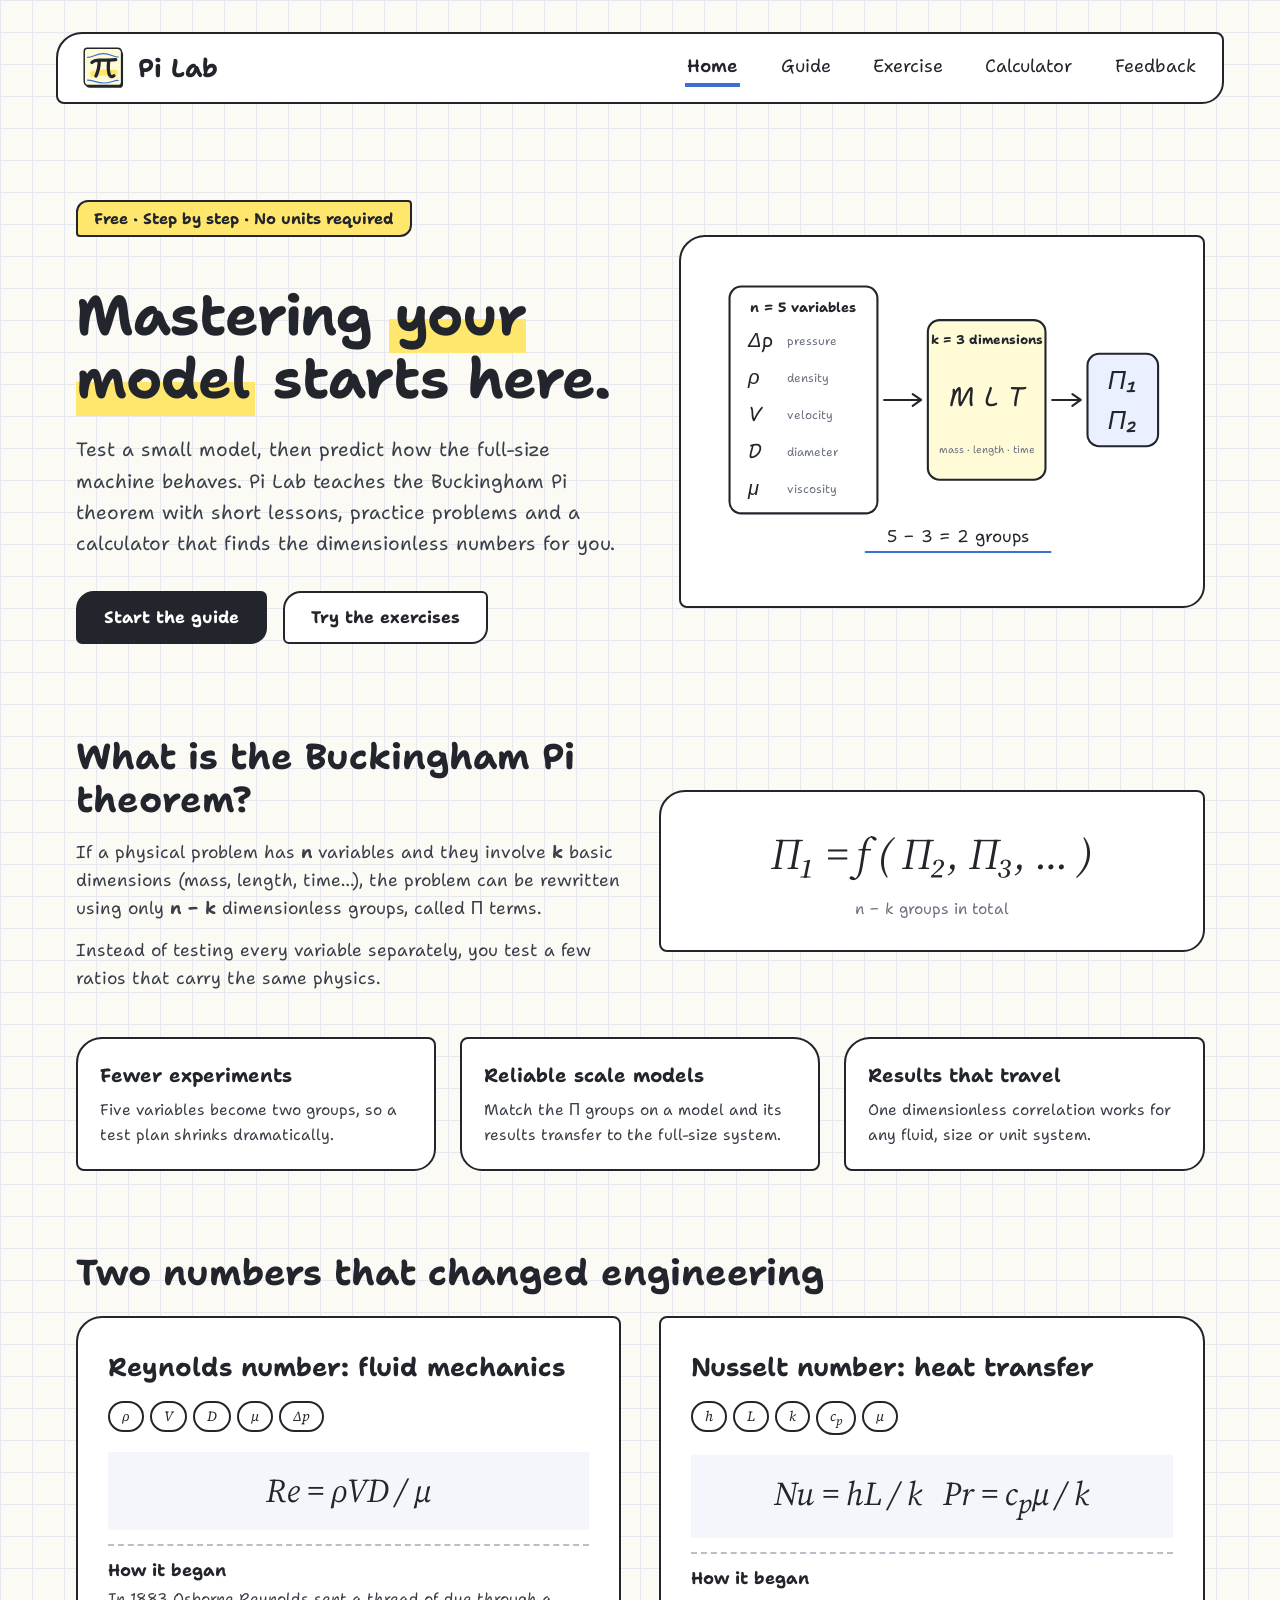
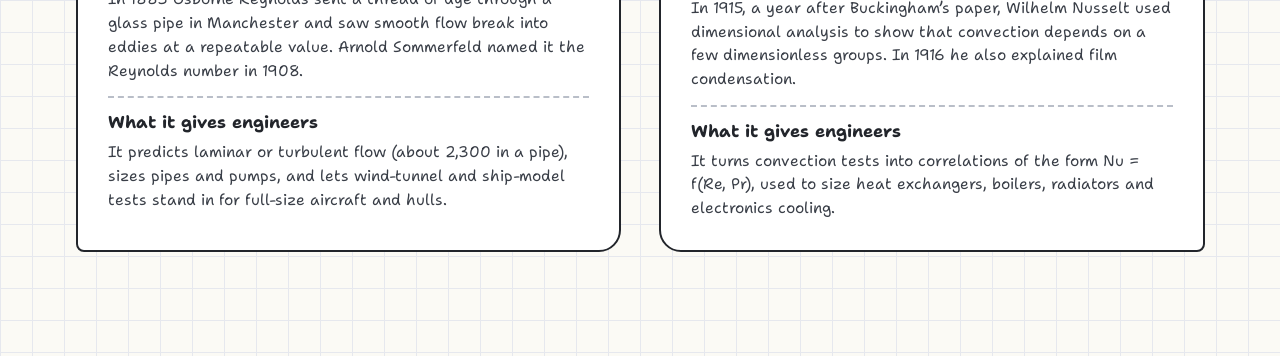
==== index.html @ 0c243772 "Pi Lab: learn the Buckingham Pi theorem Guide, exercises, Pi-group calculator (Django solver that re" ====
<!DOCTYPE html>
<html lang="en"><head>
<meta charset="utf-8"><meta name="viewport" content="width=device-width,initial-scale=1">
<title>Pi Lab · Learn the Buckingham Pi theorem</title>
<link rel="icon" href="img/logo.svg" type="image/svg+xml">
<link rel="preconnect" href="https://fonts.googleapis.com"><link rel="preconnect" href="https://fonts.gstatic.com" crossorigin>
<link href="https://fonts.googleapis.com/css2?family=Shantell+Sans:wght@400;600;700&family=Source+Serif+4:ital,wght@1,400;1,700&display=swap" rel="stylesheet">
<link rel="stylesheet" href="css/tokens.css"><link rel="stylesheet" href="css/components.css"><link rel="stylesheet" href="css/home.css">
<link rel="stylesheet" href="css/guide.css"><link rel="stylesheet" href="css/calculator.css"><link rel="stylesheet" href="css/exercise.css"><link rel="stylesheet" href="css/keyboard.css"><link rel="stylesheet" href="css/feedback.css">
</head><body>
<div class="page" style="padding-bottom:0" id="chrome"></div>
<main id="view" aria-live="polite"></main>
<!-- core -->
<script src="js/core/util.js"></script>
<!-- shared components -->
<script src="js/components/symbol-keyboard.js"></script>
<!-- templates (layout only, no content) -->
<script src="js/templates/home.js"></script><script src="js/templates/guide.js"></script><script src="js/templates/exercise.js"></script><script src="js/templates/calculator.js"></script><script src="js/templates/feedback.js"></script>
<!-- exercise activity types -->
<script src="js/activities/sort.js"></script><script src="js/activities/balance.js"></script><script src="js/activities/crew.js"></script>
<script src="js/activities/tuner.js"></script><script src="js/activities/equation.js"></script><script src="js/activities/tunnel.js"></script><script src="js/activities/exponents.js"></script>
<!-- content: data/manifest.js lists every data file; app.js loads them -->
<script src="data/manifest.js"></script>
<script src="js/app.js"></script>
</body></html>
---- css/tokens.css ----
:root{
  --ink:#22252b;--paper:#fbfaf5;--grid:#e6e8ee;--hi:#ffe66d;--blue:#3b6fd4;--mute:#6b7280;
  --body:#3a3f48;--cream:#fffbd6;--pale:#f4f6fb;--ice:#eaf0ff;--dash:#b9bec8;--ok:#2f8f5b;--bad:#d4493b;--okbg:#e8f6ee;--badbg:#fdecea;
  --sans:'Shantell Sans','Comic Relief','Comic Neue','Comic Sans MS',system-ui,sans-serif;
  --serif:'Source Serif 4','DejaVu Serif',Georgia,'Times New Roman',serif;
  --gutter:clamp(14px,4.4vw,64px);
  --r1:26px 8px 22px 8px;--r2:8px 26px 8px 22px;--r3:14px 6px 14px 6px;
}
*{box-sizing:border-box;margin:0;padding:0}
html{-webkit-text-size-adjust:100%}
body{font-family:var(--sans);color:var(--ink);background:var(--paper);
  background-image:linear-gradient(var(--grid) 1px,transparent 1px),linear-gradient(90deg,var(--grid) 1px,transparent 1px);background-size:32px 32px;
  line-height:1.5;min-height:100vh;overflow-x:hidden}
img,svg{max-width:100%}
button{font:inherit;color:inherit;cursor:pointer}
a{color:inherit;text-decoration:none}
:focus-visible{outline:3px solid var(--blue);outline-offset:2px}
.math{font-family:var(--serif);font-style:italic}
.math sub,.math sup{font-size:.62em}
.hl{background:linear-gradient(transparent 55%,var(--hi) 55%);padding:0 .12em}
.sr{position:absolute;width:1px;height:1px;overflow:hidden;clip:rect(0 0 0 0)}
---- css/components.css ----
.page{width:100%;max-width:1440px;margin:0 auto;padding:clamp(14px,2.5vw,36px) var(--gutter) 64px}
.sk{border:2.5px solid var(--ink);border-radius:var(--r1);background:#fff;min-width:0}
.sk--alt{border-radius:var(--r2)}.sk--sm{border-radius:var(--r3);border-width:2px}
.sk--cream{background:var(--cream)}.sk--pale{background:var(--pale)}.sk--hi{background:var(--hi)}
.tag{display:inline-block;font-size:clamp(13px,1.2vw,16px);padding:5px 16px;background:var(--hi);border:2px solid var(--ink);border-radius:12px 4px 12px 4px;font-weight:700;align-self:flex-start}
.btn{display:inline-flex;align-items:center;justify-content:center;gap:8px;padding:12px 26px;font-size:clamp(15px,1.3vw,18px);font-weight:700;background:#fff;border:2.5px solid var(--ink);border-radius:18px 6px 16px 6px;text-align:center}
.btn--p{background:var(--ink);color:#fff}.btn--sm{padding:8px 18px;font-size:15px;border-radius:12px 4px 12px 4px;border-width:2px}
.btn[disabled]{opacity:.45;cursor:not-allowed}
.btn:hover:not([disabled]){transform:translateY(-1px)}
.note{font-size:clamp(14px,1.2vw,16px);color:var(--blue)}
p{font-size:clamp(16px,1.35vw,19px);line-height:1.62;color:var(--body)}
h1{font-size:clamp(30px,4.6vw,56px);letter-spacing:-1px;line-height:1.12}
h2{font-size:clamp(24px,2.8vw,36px);line-height:1.2}
.eq{padding:14px;text-align:center;background:var(--pale);font-family:var(--serif);font-style:italic;overflow-x:auto}
.fr{display:inline-flex;flex-direction:column;vertical-align:middle;text-align:center;margin:0 3px}
.fr>span:first-child{border-bottom:2px solid var(--ink);padding:0 4px 1px}.fr>span:last-child{padding:1px 4px 0}
.chip{display:inline-block;font-size:14px;padding:3px 12px;border:2px solid var(--ink);border-radius:20px;margin:0 6px 6px 0;background:#fff;font-family:var(--serif);font-style:italic}
.pill{display:inline-block;font-size:15px;padding:3px 12px;border:2px solid var(--ink);border-radius:20px;margin:2px 4px 2px 0;background:#fff}
.scroll-x{overflow-x:auto;-webkit-overflow-scrolling:touch}

/* ---------- header / nav ---------- */
.nav{display:flex;align-items:center;justify-content:space-between;gap:16px;padding:12px 24px;position:relative}
.logo{display:flex;align-items:center;gap:12px;font-size:clamp(20px,2vw,26px);font-weight:700}
.logo img{width:44px;height:44px;flex:none;transition:transform .15s}.logo:hover img{transform:rotate(-6deg)}
.nav__links{display:flex;gap:clamp(18px,3vw,40px);font-size:clamp(16px,1.4vw,20px)}
.nav__links a{padding:4px 2px;border-bottom:4px solid transparent}
.nav__links a.on{border-bottom-color:var(--blue);font-weight:600}
.nav__burger{display:none;width:44px;height:44px;border:2.5px solid var(--ink);border-radius:10px 4px 10px 4px;background:#fff;font-size:22px}
/* signed-in user (backend/accounts) */
.nav__user{display:flex;align-items:center;gap:10px;min-width:0}
.nav__av{width:34px;height:34px;flex:none;display:grid;place-items:center;font-weight:700;background:var(--ice);border:2px solid var(--ink);border-radius:50%}
.nav__em{max-width:200px;overflow:hidden;text-overflow:ellipsis;white-space:nowrap;font-size:14px;color:var(--mute)}
.nav__acct{display:none}
.nav__err{margin-top:10px}
@media (max-width:1100px){.nav__em{display:none}}
@media (max-width:760px){
  .nav{padding:10px 14px}.nav__signin,.nav__user{display:none}.nav__burger{display:block}
  .nav__acct{display:block;width:100%;text-align:left;padding:12px 14px;font:inherit;font-weight:700;color:var(--blue);background:none;border:0;overflow:hidden;text-overflow:ellipsis;white-space:nowrap}
  .nav__links{display:none;position:absolute;left:-2px;right:-2px;top:100%;margin-top:8px;flex-direction:column;gap:0;background:#fff;border:2.5px solid var(--ink);border-radius:14px 6px 14px 6px;z-index:20;padding:6px}
  .nav__links.open{display:flex}.nav__links a{padding:12px 14px;border-bottom:2px dashed var(--dash)}.nav__links a:last-child{border:0}
  .nav__links a.on{border-bottom-color:var(--dash);background:var(--hi)}
}
.foot{display:flex;justify-content:space-between;gap:14px;flex-wrap:wrap;padding:34px 0 0}
.src{font-size:14px;color:var(--mute);text-align:center;margin-top:26px}
.tabs{display:flex;flex-wrap:wrap;gap:12px;margin-top:18px}
.tabs a{padding:8px 20px;font-size:clamp(14px,1.3vw,17px);border:2.5px solid var(--ink);border-radius:14px 6px 14px 6px;background:#fff}
.tabs a.on{background:var(--hi);font-weight:700}
.crumb{font-size:clamp(13px,1.2vw,16px);color:var(--mute);margin-bottom:10px}
.crumb a:hover{text-decoration:underline}
.soon{padding:clamp(28px,6vw,70px);text-align:center;margin-top:40px}
---- css/home.css ----
.hero{display:grid;grid-template-columns:1.05fr 1fr;gap:clamp(24px,4vw,56px);align-items:center;padding:clamp(28px,5vw,72px) clamp(0px,1.5vw,24px) clamp(24px,4vw,56px)}
.hero__copy .tag{margin-bottom:24px}
.hero .lead{margin:24px 0 32px;max-width:560px;font-size:clamp(17px,1.5vw,21px)}
.cta{display:flex;flex-wrap:wrap;gap:16px}
.sketch{padding:clamp(10px,2vw,28px);position:relative}
.sec{padding:clamp(24px,3.5vw,40px) clamp(0px,1.5vw,24px)}
.two{display:grid;grid-template-columns:1fr 1fr;gap:clamp(20px,3vw,40px);align-items:center}
.formula{padding:clamp(18px,3vw,30px) 16px;text-align:center;display:flex;flex-direction:column;gap:10px;align-items:center}
.formula .math{font-size:clamp(24px,3.4vw,44px)}
.benefits{display:grid;grid-template-columns:repeat(3,1fr);gap:24px;margin-top:30px}
.benefits>div{padding:22px}.benefits b{display:block;font-size:clamp(17px,1.5vw,21px);margin-bottom:8px}
.benefits p{font-size:clamp(15px,1.2vw,17px)}
.cards{display:grid;grid-template-columns:1fr 1fr;gap:clamp(20px,3vw,40px);margin-top:22px;align-items:stretch}
.card{padding:clamp(18px,2.4vw,30px);display:flex;flex-direction:column;gap:14px}
.card h3{font-size:clamp(20px,2vw,26px)}
.card .eq{font-size:clamp(22px,2.6vw,34px)}
.card .note-s{border-top:2.5px dashed var(--dash);padding-top:12px}.card .note-s b{display:block;font-size:17px;margin-bottom:4px}
.card .note-s p{font-size:clamp(14px,1.2vw,16px);line-height:1.55}
@media (max-width:900px){.hero,.two,.cards{grid-template-columns:1fr}.benefits{grid-template-columns:1fr}.hero__fig{order:-1}}
---- css/guide.css ----
.ghead{padding:clamp(20px,3vw,44px) 0 12px}
.ghead .sub{font-size:clamp(16px,1.6vw,21px);color:var(--body);margin-top:10px}
.prob{display:grid;grid-template-columns:1fr 1.15fr;gap:clamp(18px,2.5vw,36px);padding:16px 0 30px;align-items:stretch}
.pbox{padding:clamp(18px,2.2vw,30px);display:flex;flex-direction:column;gap:16px}
.pbox .eq{font-size:clamp(20px,2.4vw,30px)}
.fig{padding:12px;position:relative;display:flex;flex-direction:column;justify-content:center}
.fig svg{display:block;width:100%;height:auto}
.fig .cap{font-size:14px;color:var(--blue);padding:4px 10px}
.steps{display:flex;flex-direction:column;gap:26px}
.step{display:grid;grid-template-columns:110px minmax(0,1fr);gap:clamp(14px,2vw,26px);padding:clamp(18px,2.4vw,30px) clamp(16px,2.4vw,32px);align-items:start}
.step:nth-child(even){border-radius:var(--r2)}
.step__num{text-align:center}.step__num span{font-size:15px;color:var(--mute);letter-spacing:1px;display:block}
.step__num b{display:grid;place-items:center;width:clamp(56px,6vw,84px);height:clamp(56px,6vw,84px);font-size:clamp(32px,3.4vw,46px);margin:6px auto 0;background:var(--hi);border:2.5px solid var(--ink);border-radius:10px 4px 10px 4px}
.step__body{display:flex;flex-direction:column;gap:12px;min-width:0}
.step__body h2{font-size:clamp(22px,2.4vw,30px)}
@media (max-width:700px){
  .step{grid-template-columns:1fr}
  .step__num{display:flex;align-items:center;gap:10px;text-align:left}.step__num span{margin:0}.step__num b{margin:0;width:48px;height:48px;font-size:28px}
}
table.vt{border-collapse:collapse;width:100%;font-size:clamp(14px,1.3vw,17px);min-width:460px}
.vt th{text-align:left;font-size:15px;color:var(--mute);padding:6px 12px;border-bottom:2.5px solid var(--ink)}
.vt td{padding:9px 12px;border-bottom:2px dashed var(--dash)}
.vt td:first-child{font-family:var(--serif);font-style:italic;font-size:1.25em;white-space:nowrap}
.cells{display:grid;gap:14px}.c3{grid-template-columns:repeat(3,1fr)}.c2{grid-template-columns:1fr 1fr}
@media (max-width:700px){.c3{grid-template-columns:1fr 1fr}}@media (max-width:440px){.c3,.c2{grid-template-columns:1fr}}
.cell{padding:14px 16px;text-align:center;border-radius:var(--r3);border-width:2px;font-family:var(--serif);font-style:italic;font-size:clamp(18px,2vw,24px)}
.cell small{display:block;font-family:var(--sans);font-style:normal;font-size:14px;color:var(--mute);margin-top:4px}
.cell--big{font-size:clamp(22px,3.2vw,38px)}
/* step 4 */
.g4{display:grid;grid-template-columns:1.25fr 1fr;gap:20px;align-items:start}
.gl{padding:20px 22px}.gl h3,.side h3{font-size:clamp(18px,1.6vw,21px);margin-bottom:12px}
.gi{display:grid;grid-template-columns:32px 1fr;gap:10px;align-items:start;margin-bottom:11px;font-size:clamp(14.5px,1.2vw,16.5px);line-height:1.45;color:var(--body)}
.gi i{width:30px;height:30px;border:2px solid var(--ink);border-radius:50%;display:grid;place-items:center;font-style:normal;font-weight:700;font-size:15px;background:var(--hi)}
.sides{display:flex;flex-direction:column;gap:18px}
.side{padding:18px 20px}.side p{font-size:clamp(14.5px,1.2vw,16.5px);line-height:1.55;margin-top:8px}
.ok{font-size:clamp(14.5px,1.2vw,16.5px);line-height:1.5;margin-bottom:6px;color:var(--body)}
@media (max-width:900px){.g4{grid-template-columns:1fr}}
/* step 5 */
.expcard{padding:16px 18px;text-align:left}.expcard b{font-size:18px}
.kinds{margin-top:14px;padding-top:12px;border-top:2.5px dashed var(--dash);display:flex;flex-direction:column;gap:8px}
.kinds h4{font-size:15px;margin-bottom:2px}
.kind{padding:8px 12px;border:2px solid var(--ink);border-radius:10px 4px 10px 4px;background:var(--pale);font-size:clamp(14px,1.15vw,15.5px);line-height:1.45;color:var(--body)}
.kind b{display:block;color:var(--ink)}.kind i{font-family:var(--serif)}.kind em{display:block;margin-top:2px;color:var(--blue);font-style:normal;font-weight:700}
.howto{margin:4px 0 4px 22px;display:flex;flex-direction:column;gap:4px;font-size:clamp(14.5px,1.2vw,16.5px);line-height:1.5;color:var(--body)}
.expcards{display:flex;flex-direction:column;gap:16px}
.exp__t{display:block;font-family:var(--serif);font-style:italic;font-size:clamp(19px,2vw,24px)!important;padding-bottom:8px;border-bottom:2px dashed var(--dash)}
.exp__cols{display:grid;grid-template-columns:1fr 1fr;gap:10px 24px;margin-top:10px}
.exp__lbl{display:block;font-size:12.5px;letter-spacing:.04em;text-transform:uppercase;color:var(--mute);margin:8px 0 2px}
.exp__dims{font-family:var(--serif);font-style:italic;font-size:clamp(16px,1.6vw,20px);line-height:1.5;overflow-wrap:anywhere}
.exp__res{margin-top:10px;padding:8px 12px;border:2px solid var(--ink);border-radius:10px 4px 10px 4px;background:var(--hi)}
.exp__res div{font-family:var(--serif);font-style:italic;font-size:clamp(17px,1.8vw,22px)}.exp__res .exp__lbl{margin:0 0 2px;color:var(--ink)}
@media (max-width:760px){.exp__cols{grid-template-columns:1fr}}
.lines{font-family:var(--serif);font-style:italic;font-size:clamp(17px,1.8vw,22px);line-height:1.7;margin-top:6px}
.sol{margin-top:10px;padding:10px;background:var(--cream);border:2px solid var(--ink);border-radius:10px 4px 10px 4px;text-align:center;font-family:var(--serif);font-style:italic;font-size:clamp(17px,1.8vw,24px)}
/* step 6 */
.rhead,.rrow{display:grid;grid-template-columns:44px minmax(0,1fr) 150px minmax(0,1fr) 168px;gap:12px;align-items:center}
.rhead{font-size:14px;color:var(--mute);letter-spacing:1px;text-align:center;margin-top:10px}
.rrow{margin-top:8px}
.pl{font-family:var(--serif);font-style:italic;font-size:30px;text-align:center}
.rc{padding:10px 12px;text-align:center;border-radius:var(--r3);border-width:2px}
.rc .s{font-family:var(--serif);font-style:italic;font-size:15px;color:var(--mute)}.rc .r{font-family:var(--serif);font-style:italic;font-size:clamp(18px,1.8vw,24px);margin-top:2px}
.rc--f{background:var(--cream)}
.ar{text-align:center;font-size:14px;color:var(--blue);line-height:1.3}.ar svg{display:block;margin:4px auto 0}
.nm{padding:8px;text-align:center;background:var(--hi);font-weight:700;font-size:16px;line-height:1.3;border-radius:12px 4px 12px 4px}
.nm .math{display:block;font-weight:400;font-size:22px}
@media (max-width:1000px){
  .rhead{display:none}
  .rrow{grid-template-columns:1fr;gap:6px;padding:12px;border:2px dashed var(--dash);border-radius:14px}
  .pl{text-align:left}.ar svg{transform:rotate(90deg);margin:6px auto;width:60px;height:24px}
  .rc[data-label]::before,.nm::before{content:attr(data-label);display:block;font-size:12px;letter-spacing:1px;color:var(--mute);font-family:var(--sans);font-style:normal}
}
/* step 7 */
.sim7{display:grid;grid-template-columns:1fr 1.1fr;gap:20px;align-items:stretch}
.dsc{padding:20px 22px}.dsc h3{font-size:clamp(19px,1.8vw,22px);margin-bottom:8px}.dsc p{font-size:clamp(15px,1.3vw,17px);line-height:1.55;margin-bottom:8px}
@media (max-width:900px){.sim7{grid-template-columns:1fr}}
.sim{display:grid;grid-template-columns:36px 220px minmax(0,1fr);gap:14px;align-items:center;padding:14px 18px}
.sim i{width:36px;height:36px;border:2px solid var(--ink);border-radius:50%;display:grid;place-items:center;font-style:normal;font-weight:700;background:var(--hi)}
.sim b{font-size:clamp(15px,1.4vw,18px);line-height:1.3}
.sim__m{font-family:var(--serif);font-style:italic;font-size:clamp(17px,1.8vw,22px);line-height:1.9;overflow-x:auto;padding:2px}
.trio{display:grid;grid-template-columns:repeat(3,1fr);gap:12px}
.tc{padding:12px 14px;font-size:15px;line-height:1.5;color:var(--body);border-radius:var(--r3);border-width:2px}.tc b{display:block;font-size:16px;color:var(--ink);margin-bottom:4px}
.tc .math{font-size:17px;color:var(--ink)}
@media (max-width:900px){.sim{grid-template-columns:36px minmax(0,1fr)}.sim__m,.sim .trio{grid-column:1/-1}.trio{grid-template-columns:1fr}}
---- css/calculator.css ----
.calc{display:grid;gap:clamp(16px,2vw,28px);margin-top:26px;align-items:start}
@media (min-width:1180px){.calc{grid-template-columns:minmax(0,1.45fr) minmax(320px,1fr)}}
.cp{padding:clamp(16px,2vw,26px);display:flex;flex-direction:column;gap:12px}
.cp--out{background:var(--cream)}
.cp__h{display:flex;align-items:center;gap:12px}.cp__h h2{font-size:clamp(20px,1.9vw,26px)}
.num{width:34px;height:34px;flex:none;display:grid;place-items:center;font-weight:700;background:var(--hi);border:2.5px solid var(--ink);border-radius:50%}
.cp__hint{font-size:clamp(14px,1.15vw,16px)}
.inp{font:inherit;font-size:16px;color:var(--ink);background:#fff;border:2px solid var(--ink);border-radius:10px 4px 10px 4px;padding:8px 10px;width:100%;min-width:0}
.inp:focus{outline:3px solid var(--blue);outline-offset:1px}
.ta{resize:vertical;min-height:120px;line-height:1.45;background:var(--pale)}
.row-act{display:flex;flex-wrap:wrap;gap:10px;align-items:center}
.warn{color:#8a5a00;background:var(--cream);border:2px dashed #c9a227;border-radius:8px;padding:6px 10px}
.lbl{font-weight:700;font-size:14px;letter-spacing:.04em;text-transform:uppercase;color:var(--mute);margin-top:6px}
.think{display:flex;gap:8px;padding:10px}.think i{width:12px;height:12px;border-radius:50%;background:var(--ink);animation:bl 1s infinite}.think i:nth-child(2){animation-delay:.15s}.think i:nth-child(3){animation-delay:.3s}
@keyframes bl{50%{opacity:.2;transform:translateY(-4px)}}
.c-rp{display:flex;align-items:center;gap:10px;cursor:pointer}
input[type=checkbox]{position:absolute;opacity:0;width:1px;height:1px}
.cb{width:22px;height:22px;flex:none;border:2.5px solid var(--ink);border-radius:6px 2px 6px 2px;background:#fff;display:grid;place-items:center}
input:checked+.cb{background:var(--hi)}input:checked+.cb:after{content:"✓";font-weight:700;font-size:16px;line-height:1}
input:focus-visible+.cb{outline:3px solid var(--blue);outline-offset:2px}
.count{display:flex;flex-wrap:wrap;align-items:center;gap:10px 14px}.count label{font-weight:700}
.stepper{display:flex;align-items:stretch}.stepper .inp{width:64px;text-align:center;border-radius:0;border-left:0;border-right:0}
.stepper button{width:40px;font-size:22px;font-weight:700;background:var(--hi);border:2px solid var(--ink)}
.stepper button:first-child{border-radius:10px 0 0 4px}.stepper button:last-child{border-radius:0 4px 10px 0}
.grid{display:flex;flex-direction:column;gap:6px}
.crow{display:grid;grid-template-columns:26px minmax(90px,1.6fr) repeat(4,minmax(46px,.5fr)) 64px 38px;gap:8px;align-items:center}
.crow--h{grid-template-columns:26px minmax(90px,1.6fr) repeat(4,minmax(46px,.5fr)) 64px 38px;font-weight:700;font-size:14px;color:var(--mute);padding-bottom:4px;border-bottom:2px dashed var(--dash)}
.crow--h .c-d,.crow--h .c-rp{text-align:center}
.c-i{color:var(--mute);font-size:14px;text-align:center}
.c-d .dl,.c-rp .dl{display:none}.c-d .inp{text-align:center;padding:8px 4px}
.c-rp{justify-content:center;position:relative}
.del{height:38px;width:38px;border:2px solid var(--ink);border-radius:8px 3px 8px 3px;background:#fff;font-size:15px}.del:hover{background:var(--badbg);color:var(--bad);border-color:var(--bad)}
.empty{padding:14px;text-align:center}
@media (max-width:620px){
  .crow--h{display:none}
  #rows{display:flex;flex-direction:column;gap:10px}
  .crow{grid-template-columns:repeat(4,1fr);padding:10px;border:2px solid var(--ink);border-radius:var(--r3);background:var(--pale);row-gap:8px}
  .crow .c-i{display:none}
  .crow .c-nm{grid-column:1 / 3;grid-row:1}.crow .c-rp{grid-column:3;grid-row:1}.crow .c-x{grid-column:4;grid-row:1;justify-self:end}
  .crow .c-d{grid-row:2;display:flex;flex-direction:column;gap:2px}
  .c-d .dl{display:block;font-size:12px;color:var(--mute);text-align:center}.c-rp .dl{display:block;font-size:13px}
}
.tag--s{font-size:13px}
.sum{display:grid;grid-template-columns:repeat(3,1fr);gap:8px}.sum>div{display:flex;flex-direction:column;align-items:center;padding:8px 4px;text-align:center;background:#fff}
.sum b{font-size:24px;font-family:var(--serif)}.sum span{font-size:12px;color:var(--mute);line-height:1.2}
.pis{list-style:none;display:flex;flex-direction:column;gap:10px}
.pi{display:grid;grid-template-columns:auto 1fr;gap:6px 14px;align-items:center;padding:12px 14px}
.pi__id{font-size:22px;font-weight:700}.pi__e{font-size:clamp(18px,1.6vw,22px);overflow-x:auto}
.pi__m{grid-column:1 / -1;display:flex;flex-wrap:wrap;gap:4px 10px;align-items:center;font-size:14px;border-top:2px dashed var(--dash);padding-top:6px}
.ok{color:var(--ok);font-size:13px;margin-left:auto}
.eqs{display:flex;flex-direction:column;gap:10px}.eqb{padding:8px 12px;background:#fff}.eqb .eq{background:transparent;padding:6px 0;font-size:clamp(17px,1.5vw,21px)}
.eqb--hi{background:var(--hi)}.eqb--hi .note{color:var(--ink)}
.cp--out.flash{animation:fl .9s}@keyframes fl{0%{box-shadow:0 0 0 6px var(--hi)}100%{box-shadow:0 0 0 0 transparent}}
/* answer from the Python solver */
.dep{width:auto;min-width:160px;max-width:100%}
.pi__mean{flex-basis:100%;color:var(--mute);font-size:13px}.pi__f{font-family:var(--serif);font-style:italic;font-size:15px}
.pi__nn{color:var(--mute);font-style:italic}
.pi__from{font-size:14px;padding:1px 8px;border:1.5px dashed var(--ink);border-radius:10px;background:#fff}
.pi--new{background:var(--pale)}
.work{grid-column:1 / -1;font-size:14px}
.work summary,.kinds-read summary,.alts summary{cursor:pointer;color:var(--blue);font-weight:700;font-size:14px}
.work[open] summary{margin-bottom:6px}
.work__l{margin:6px 0 2px;color:var(--mute);font-size:13px}
.work__eq{font-size:16px;overflow-wrap:anywhere}.work__eqs{font-size:16px;line-height:1.6}
.work__sol{margin-top:6px;padding:6px 10px;border:2px solid var(--ink);border-radius:10px 4px 10px 4px;background:var(--hi);font-size:16px}
.kinds-read ul{list-style:none;margin:6px 0;display:flex;flex-direction:column;gap:3px;font-size:14px}
.alts{display:flex;flex-direction:column;gap:8px}.alt{padding:8px 10px;background:#fff;margin-top:8px}
.alt__h{display:flex;flex-wrap:wrap;gap:6px;align-items:center;justify-content:space-between}
.alt__g{display:flex;flex-wrap:wrap;gap:6px 16px;margin-top:6px;font-size:16px}
.note.bad{color:var(--bad);border-color:var(--bad);background:var(--badbg)}
.note code{font-size:13px;background:#fff;padding:0 4px;border-radius:4px;overflow-wrap:anywhere}
/* powers filled in from a keyboard symbol (data/symbols/) */
.autod{margin:6px 0 0}.autod:empty{display:none}
.crow input.auto{animation:autod 1.2s ease-out}
@keyframes autod{0%{background:var(--hi);box-shadow:0 0 0 3px var(--blue)}100%{box-shadow:none}}
.skb .skb__k--var{background:var(--ice)}.skb .skb__k--var:hover{background:var(--cream)}
---- css/exercise.css ----
.xhead{padding:clamp(20px,3vw,44px) 0 12px}
.xprob{display:grid;grid-template-columns:1fr 1.25fr;gap:clamp(18px,2.5vw,36px);padding:16px 0 20px;align-items:stretch}
.xprob .fig{padding:12px}
.partb{padding:12px 14px;background:var(--cream);border:2px solid var(--ink);border-radius:var(--r3);font-size:clamp(14px,1.2vw,16px);line-height:1.5;color:var(--body)}
.bench{margin:20px 0 22px}.bench h3{font-size:clamp(18px,1.8vw,22px);margin-bottom:12px}.bench h3 span{font-weight:400;color:var(--mute);font-size:.85em}
.bench__list{display:grid;grid-template-columns:repeat(6,1fr);gap:12px}
.bench__help{font-size:13.5px;color:var(--mute);margin:-4px 0 12px}
.bench__count{font-weight:700;color:var(--ink)}
.bench__item{position:relative;display:flex;gap:10px;align-items:center;padding:10px 12px;border:2.5px solid var(--ink);border-radius:var(--r3);background:#fff;min-width:0;font:inherit;color:inherit;text-align:left;cursor:pointer;width:100%}
.bench__item:hover:not(:disabled){transform:translateY(-1px)}
.bench__item:focus-visible{outline:3px solid var(--blue);outline-offset:2px}
.bench__item.done{background:var(--okbg)}.bench__item.cur{background:var(--hi);box-shadow:3px 3px 0 var(--ink)}
.bench__item.locked{opacity:.5;border-style:dashed;cursor:not-allowed}
.bench__item i{flex:none;width:30px;height:30px;border:2px solid var(--ink);border-radius:8px 3px 8px 3px;display:grid;place-items:center;font-style:normal;font-weight:700;background:#fff}
.bench__item.done i{background:#9be3b8}
.bench__item div{min-width:0}.bench__item b{display:block;font-size:15px}.bench__item small{display:block;font-size:11.5px;color:var(--mute);line-height:1.25}
.bench__state{position:absolute;top:4px;right:7px;font-size:12px;font-weight:700}
.bench__item.done .bench__state::after{content:"✓";color:var(--ok)}.bench__item.locked .bench__state::after{content:"🔒";font-size:11px}
@media (max-width:1100px){.bench__list{grid-template-columns:repeat(3,1fr)}}
@media (max-width:560px){.bench__list{grid-template-columns:repeat(2,1fr)}}
@media (max-width:900px){.xprob{grid-template-columns:1fr}}
.acts{display:flex;flex-direction:column;gap:26px}
.act{padding:clamp(16px,2.4vw,30px);scroll-margin-top:16px}
.act:nth-child(even){border-radius:var(--r2)}
.act__head{display:flex;gap:clamp(10px,1.5vw,16px);align-items:center;flex-wrap:wrap}
.act__num{width:clamp(42px,4.4vw,54px);height:clamp(42px,4.4vw,54px);display:grid;place-items:center;font-size:clamp(24px,2.6vw,32px);font-weight:700;background:var(--hi);border:2.5px solid var(--ink);border-radius:10px 4px 10px 4px;flex:none}
.act__titles{flex:1;min-width:200px}.act__titles h2{font-size:clamp(20px,2.4vw,30px)}.act__titles small{font-size:13px;color:var(--mute)}
.act__tag{font-size:14px;padding:4px 14px;background:var(--cream);border:2px solid var(--ink);border-radius:16px;white-space:nowrap}
.act__intro{margin:14px 0 16px;font-size:clamp(14.5px,1.25vw,17px)}
.act__body{display:flex;flex-direction:column;gap:14px}
.act__foot{display:flex;align-items:center;gap:14px;flex-wrap:wrap;margin-top:16px;padding-top:14px}
.act__status{flex:1;min-width:220px}.act__status .msg{font-size:clamp(14px,1.3vw,17px);color:var(--blue)}
.act__status .msg.ok{color:var(--ok);font-weight:700}.act__status .msg.bad{color:var(--bad)}
.meter{display:flex;align-items:center;gap:10px;margin-top:6px;font-size:12.5px;color:var(--mute)}
.meter div{width:min(180px,40vw);height:9px;border:2px solid var(--ink);border-radius:6px;background:#fff;overflow:hidden}.meter div i{display:block;height:100%;background:var(--hi);transition:width .25s}
.act__btns{display:flex;gap:10px;flex-wrap:wrap}
.act[hidden],.acts__done[hidden]{display:none}
.act.enter,.acts__done:not([hidden]){animation:act-in .35s ease-out}
@keyframes act-in{from{opacity:0;transform:translateY(10px)}to{opacity:1;transform:none}}
@media (prefers-reduced-motion:reduce){.act.enter,.acts__done{animation:none}}
.act__next{display:none}.act.complete .act__next{display:inline-flex}
.acts__done{padding:clamp(18px,2.6vw,32px);text-align:center;box-shadow:6px 6px 0 var(--ok)}.acts__done h2{font-size:clamp(20px,2.4vw,30px);margin-bottom:8px}
.act.complete{box-shadow:6px 6px 0 var(--ok)}
.act.complete .act__num{background:#9be3b8}
.tip-touch{display:none;font-size:13px;color:var(--mute)}@media (pointer:coarse){.tip-touch{display:block}}
/* tiles */
.tile{border:2.5px solid var(--ink);border-radius:var(--r3);background:#fff;padding:10px 12px;text-align:center;cursor:grab;user-select:none;-webkit-user-select:none;min-width:0;touch-action:manipulation}
.tile .sy{font-family:var(--serif);font-style:italic;font-size:clamp(22px,2.6vw,32px);line-height:1.1}
.tile .nmx{font-size:12.5px;color:var(--mute);line-height:1.25}.tile .dm{font-size:12px;margin-top:4px;padding:2px 6px;background:var(--ice);border-radius:8px;display:inline-block}
.tile.is-picked{outline:3px solid var(--blue);background:var(--cream);transform:translateY(-2px)}
.tile.is-dragging{opacity:.4}.tile.ghost{opacity:.35;border-style:dashed;cursor:default}
.tile.wrong{border-color:var(--bad);background:var(--badbg)}.tile.right{border-color:var(--ok);background:var(--okbg)}
.zone{border:2.5px dashed var(--ink);border-radius:14px;padding:10px;min-height:64px;display:flex;flex-direction:column;gap:8px;background:#fff}
.zone.over{background:var(--cream);border-style:solid}
.zone__h{display:flex;gap:8px;align-items:center;font-size:13px;color:var(--mute)}.zone__h b{color:var(--ink);font-size:13.5px;padding:2px 10px;border:2px solid var(--ink);border-radius:10px;background:var(--hi)}
.zone .tile{display:flex;gap:10px;align-items:center;text-align:left;padding:6px 10px}.zone .tile .sy{font-size:24px}
.zone--dep{background:var(--cream)}
.grid-sort{display:grid;grid-template-columns:1.1fr 1fr;gap:18px}
.pool{padding:14px;border:2.5px dashed var(--dash);border-radius:14px;background:var(--pale)}
.pool h4,.panel h4{font-size:15px;margin-bottom:10px;display:flex;justify-content:space-between;gap:8px;flex-wrap:wrap}.pool h4 span{font-weight:400;color:var(--blue)}
.pool__grid{display:grid;grid-template-columns:repeat(3,1fr);gap:10px}
.zones{display:flex;flex-direction:column;gap:12px}
@media (max-width:900px){.grid-sort{grid-template-columns:1fr}}@media (max-width:440px){.pool__grid{grid-template-columns:repeat(2,1fr)}}
.panel{padding:14px 16px;border:2.5px solid var(--ink);border-radius:var(--r3);background:#fff}
/* balance */
.grid-bal{display:grid;grid-template-columns:minmax(0,1fr) minmax(0,1.1fr);gap:18px;align-items:center}
@media (max-width:900px){.grid-bal{grid-template-columns:1fr}}
table.mx{border-collapse:collapse;width:100%;font-size:15px}
.mx th,.mx td{padding:7px 8px;text-align:center;border-bottom:1.5px dashed var(--dash)}.mx th{font-family:var(--serif);font-style:italic;font-size:20px;font-weight:400}
.mx td.rowh{text-align:left;font-weight:700;white-space:nowrap}
.lockbtn{display:inline-flex;gap:8px;align-items:center;border:2px solid var(--ink);border-radius:20px;padding:2px 12px 2px 4px;background:#fff;font-weight:700}
.lockbtn i{width:18px;height:18px;border:2px solid var(--ink);border-radius:50%;background:#fff;display:block}
.lockbtn.on{background:var(--hi)}.lockbtn.on i{background:var(--ink);box-shadow:inset 0 0 0 3px var(--hi)}
.mx tr.locked td{background:var(--cream)}
.scale svg{width:100%;height:auto;display:block}
.cap-blue{color:var(--blue);font-size:15px;text-align:center}
/* crew */
.grid-crew{display:grid;grid-template-columns:1fr 230px;gap:18px}
@media (max-width:900px){.grid-crew{grid-template-columns:1fr}}
.cand{display:grid;grid-template-columns:repeat(5,1fr);gap:10px}
@media (max-width:640px){.cand{grid-template-columns:repeat(3,1fr)}}@media (max-width:420px){.cand{grid-template-columns:repeat(2,1fr)}}
.cand .tile.in{background:var(--cream);border-color:var(--ink)}.cand .tile.blocked{opacity:.5;border-style:dashed}
.cand .tile small{display:block;font-size:12px;margin-top:4px;color:var(--ok)}.cand .tile.blocked small{color:var(--bad)}
.crew{display:flex;gap:12px;align-items:center;flex-wrap:wrap;justify-content:space-between;border:2.5px dashed var(--ink);border-radius:14px;padding:12px 14px}
.crew__slots{display:flex;gap:10px}.slot{width:64px;height:56px;border:2.5px dashed var(--dash);border-radius:12px;display:grid;place-items:center;font-family:var(--serif);font-style:italic;font-size:28px;background:#fff}
.slot.full{border-style:solid;border-color:var(--ink)}
.lamps{display:flex;gap:8px;align-items:center;font-size:13px;color:var(--mute)}.lamp{width:44px;height:44px;border-radius:50%;border:2.5px solid var(--ink);display:grid;place-items:center;font-weight:700;font-size:20px;background:#fff;opacity:.4}.lamp.on{background:var(--hi);opacity:1}
.rules{padding:12px 14px}.rules h4{font-size:14px;margin-bottom:8px}
.rule{display:grid;grid-template-columns:18px 1fr;gap:6px;font-size:13px;line-height:1.3;margin-bottom:10px}.rule b{display:block}.rule small{color:var(--mute);display:block;font-size:12px}
.rule .ic{font-weight:700}.rule.pass .ic{color:var(--ok)}.rule.fail .ic{color:var(--bad)}.rule.pend .ic{color:var(--mute)}
.banner{padding:8px 12px;border-radius:10px;font-size:14px;background:var(--badbg);border:1.5px solid var(--bad);color:var(--bad)}
/* tuner */
.grid-tune{display:grid;grid-template-columns:1fr 1fr;gap:18px}@media (max-width:900px){.grid-tune{grid-template-columns:1fr}}
.tgroup{padding:14px 16px}.tgroup.locked{background:var(--okbg)}
.tgroup__h{display:flex;justify-content:space-between;align-items:center;gap:8px;flex-wrap:wrap;margin-bottom:10px}
.badge{font-size:13px;font-weight:700;padding:2px 10px;background:var(--hi);border:2px solid var(--ink);border-radius:8px}.tgroup.locked .badge{background:#9be3b8}
.slr{display:grid;grid-template-columns:22px 1fr 56px;gap:10px;align-items:center;margin:6px 0}
.slr label{font-family:var(--serif);font-style:italic;font-size:22px}
.slr input[type=range]{width:100%;accent-color:var(--ink);height:28px}
.slr output{border:2px solid var(--ink);border-radius:8px;text-align:center;background:#fff;font-family:var(--serif);font-size:18px;padding:1px 0}
.calc{width:100%;border-collapse:collapse;font-size:14px;margin-top:8px}.calc th{font-size:11.5px;color:var(--mute);font-weight:400;padding:2px 4px}.calc td{padding:4px;text-align:center;border-top:1.5px dashed var(--dash)}.calc td:first-child{font-weight:700;text-align:left}
.calc .okc{color:var(--ok);font-weight:700}.calc .bad{color:var(--bad);font-weight:700}
.built{margin-top:10px;display:flex;align-items:center;gap:10px;font-size:13px;color:var(--mute)}.built .eq{font-size:20px;padding:6px 14px;background:var(--cream);border:2px solid var(--ok);border-radius:10px}
/* equation */
.grid-eq{display:grid;grid-template-columns:1fr 1fr;gap:18px}@media (max-width:900px){.grid-eq{grid-template-columns:1fr}}
.tiles{display:flex;gap:10px;flex-wrap:wrap}.tiles .tile{cursor:grab;font-family:var(--serif);font-style:italic;font-size:clamp(16px,1.8vw,22px);background:var(--cream)}
.eqrow{display:flex;gap:10px;align-items:center;flex-wrap:wrap;justify-content:center;padding:14px;background:var(--ice);border:2.5px solid var(--ink);border-radius:var(--r3);font-family:var(--serif);font-style:italic;font-size:clamp(20px,2.4vw,28px)}
.slotq{min-width:130px;min-height:58px;border:2.5px dashed var(--blue);border-radius:12px;display:grid;place-items:center;padding:4px 10px;color:var(--blue);font-size:.8em;background:#fff}.slotq.over{background:var(--cream)}.slotq.filled{border-style:solid;border-color:var(--ink);color:var(--ink)}
.slotq.right{border-color:var(--ok);background:var(--okbg)}.slotq.wrong{border-color:var(--bad);background:var(--badbg)}
.curve{padding:10px 12px}.curve svg{width:100%;height:auto;display:block;touch-action:none}
.rerow{display:flex;gap:12px;align-items:center;flex-wrap:wrap;padding:10px 14px;font-size:15px}.rerow b{font-family:var(--serif);font-style:italic}.rerow span{color:var(--blue)}
/* tunnel */
.grid-tun{display:grid;grid-template-columns:1fr 1fr;gap:18px}@media (max-width:900px){.grid-tun{grid-template-columns:1fr}}
.stack{display:flex;flex-direction:column;gap:14px}
.vsl{padding:12px 16px}.vsl__h{display:flex;justify-content:space-between;align-items:center;gap:8px;margin-bottom:6px;font-weight:700;font-size:15px}
.vsl input[type=range]{width:100%;accent-color:var(--ink);height:30px}
.vsl__t{display:flex;justify-content:space-between;font-size:12px;color:var(--mute)}
.bar{display:grid;grid-template-columns:90px 1fr 70px;gap:8px;align-items:center;font-size:13px;margin-top:8px}.bar div{height:12px;border:2px solid var(--ink);border-radius:7px;background:#fff;overflow:hidden}.bar i{display:block;height:100%;background:var(--hi);transition:width .15s}.bar.t i{background:#9be3b8}
.bar.good i{background:#9be3b8}.bar .v{text-align:right;font-weight:700}
.lab{padding:12px 16px;position:relative}.lab.locked>*:not(.lockmsg){opacity:.35;pointer-events:none}.lockmsg{position:absolute;top:10px;right:14px;font-size:13px;color:var(--mute)}.lab.locked .lockmsg{opacity:1;pointer-events:auto}
.lab .eqrow{font-size:clamp(17px,2vw,24px)}
.predict{display:flex;gap:8px;align-items:center;flex-wrap:wrap;padding:10px 12px;border:2.5px solid var(--ink);border-radius:var(--r3);background:#fff;font-size:15px}
.predict input{width:80px;font:inherit;font-family:var(--serif);font-size:20px;border:2px solid var(--ink);border-radius:8px;padding:2px 8px;text-align:center}
.mini svg{width:100%;height:auto;display:block}
/* exponents (power equations) */
.pw-form{display:flex;flex-direction:column;gap:8px}
.pw-line{padding:8px 12px;background:var(--ice);border:2px solid var(--ink);border-radius:10px;font-size:clamp(15px,1.6vw,19px);overflow-x:auto;white-space:nowrap}
.pw-cap{font-size:14px;color:var(--blue);font-weight:700}
.grid-pw{display:grid;grid-template-columns:1fr 1fr;gap:18px}@media (max-width:900px){.grid-pw{grid-template-columns:1fr}}
.pw-eqs{display:flex;flex-direction:column;gap:6px;margin:4px 0 12px}
.pw-eq{display:grid;grid-template-columns:28px 1fr 24px;gap:8px;align-items:center;padding:6px 10px;border:2px dashed var(--dash);border-radius:10px;background:#fff;font-size:clamp(16px,1.5vw,19px)}
.pw-eq.is-ok{border-style:solid;border-color:var(--ok);background:var(--okbg)}.pw-eq.is-bad{border-style:solid;border-color:var(--bad);background:var(--badbg)}
.pw__st{font-weight:700;text-align:center}.pw-eq.is-ok .pw__st{color:var(--ok)}.pw-eq.is-bad .pw__st{color:var(--bad)}
.pw-ins{display:grid;grid-template-columns:repeat(2,minmax(0,1fr));gap:8px 14px}@media (min-width:1300px){.pw-ins{grid-template-columns:repeat(4,minmax(0,1fr))}}
.pw-in{display:flex;align-items:center;gap:6px;min-width:0}.pw-in>.math{flex:none}.pw-in>.math{font-size:20px;white-space:nowrap}
.pw-step{display:flex;align-items:stretch;flex:1;min-width:0}
.pw-step input{width:100%;flex:1;text-align:center;font-family:var(--serif);font-size:18px;border:2px solid var(--ink);border-left:0;border-right:0;padding:4px 0;min-width:0;background:#fff}
.pw-step input:focus{outline:3px solid var(--blue);outline-offset:-1px}
.pw-step button{flex:none;width:32px;min-height:34px;font-size:18px;font-weight:700;background:var(--hi);border:2px solid var(--ink);cursor:pointer;touch-action:manipulation}
.pw-step button:first-child{border-radius:8px 0 0 3px}.pw-step button:last-child{border-radius:0 3px 8px 0}
.tgroup.locked .pw-step input{background:var(--okbg)}
/* exercise complete panel */
.acts__done .final{text-align:left;margin:14px auto 0;max-width:640px;padding:14px 16px;background:#fff;border:2.5px solid var(--ink);border-radius:var(--r3);display:flex;flex-direction:column;gap:8px}
.acts__done .final .eq{font-size:clamp(16px,1.6vw,20px);padding:6px 10px;background:var(--okbg);border-radius:8px;overflow-x:auto}
.acts__done .final .lbl{font-size:12px;letter-spacing:.04em;text-transform:uppercase;color:var(--mute);font-weight:700}
.acts__done .row-done{display:flex;gap:10px;justify-content:center;flex-wrap:wrap;margin-top:16px}
.pw-list{list-style:none;display:flex;flex-direction:column;gap:8px;font-size:14.5px}.pw-list li{padding:6px 10px;border:2px dashed var(--dash);border-radius:10px;background:#fff}
---- css/keyboard.css ----
/* Symbol keyboard (js/components/symbol-keyboard.js) */
.skb{display:flex;flex-direction:column;gap:10px;border:2.5px solid var(--ink);border-radius:var(--r3);background:var(--pale);padding:10px 12px}
.skb__bar{display:flex;align-items:center;justify-content:space-between;gap:8px 12px;flex-wrap:wrap}
.skb__toggle{font:inherit;font-weight:700;font-size:15px;display:inline-flex;gap:8px;align-items:center;padding:4px 12px;border:2px solid var(--ink);border-radius:10px 4px 10px 4px;background:var(--hi);cursor:pointer}
.skb__toggle span{font-size:18px;line-height:1}
.skb__toggle[aria-expanded=false]{background:#fff}
.skb__target{font-size:13.5px;color:var(--blue);font-weight:700}.skb__target.off{color:var(--mute);font-weight:400}
.skb__panel{display:flex;flex-direction:column;gap:10px}.skb__panel[hidden]{display:none}
.skb__hint{font-size:13px;color:var(--mute)}
.skb__tabs{display:flex;gap:6px;flex-wrap:wrap;border-bottom:2px dashed var(--dash);padding-bottom:8px}
.skb__tabs button{font:inherit;font-size:13.5px;padding:4px 12px;border:2px solid var(--ink);border-radius:16px;background:#fff;cursor:pointer}
.skb__tabs button.on{background:var(--ink);color:#fff}
.skb__keys{display:flex;flex-direction:column;gap:10px;max-height:300px;overflow-y:auto;padding-right:4px;overscroll-behavior:contain}
.skb__grp h4{font-size:12px;letter-spacing:.04em;text-transform:uppercase;color:var(--mute);margin-bottom:6px}
.skb__row{display:grid;grid-template-columns:repeat(auto-fill,minmax(46px,1fr));gap:6px}
.skb__k{font-family:var(--serif);font-style:italic;font-size:19px;min-height:42px;padding:2px 4px;border:2px solid var(--ink);border-radius:8px 3px 8px 3px;background:#fff;color:var(--ink);cursor:pointer;touch-action:manipulation;box-shadow:0 2px 0 var(--ink);transition:transform .05s}
.skb__k--w{grid-column:span 2;font-size:17px}
.skb__k:hover{background:var(--cream)}.skb__k:active{transform:translateY(2px);box-shadow:none;background:var(--hi)}
.skb__ctl{display:flex;gap:6px;flex-wrap:wrap}
.skb__ctl button{font:inherit;font-size:15px;min-height:40px;min-width:46px;padding:2px 12px;border:2px solid var(--ink);border-radius:8px 3px 8px 3px;background:#fff;cursor:pointer;box-shadow:0 2px 0 var(--ink);touch-action:manipulation}
.skb__ctl button:active{transform:translateY(2px);box-shadow:none}
.skb__ctl .skb__space{flex:1;color:var(--mute)}
.skb__ctl [data-ctl=back]{background:var(--badbg)}
input.skb-on,textarea.skb-on{outline:3px solid var(--hi);outline-offset:1px;background:var(--cream)}
@media (max-width:440px){.skb__row{grid-template-columns:repeat(auto-fill,minmax(40px,1fr))}.skb__k{font-size:17px;min-height:40px}}
---- css/feedback.css ----
/* Feedback page (js/templates/feedback.js) */
.fb{max-width:980px}
.fb__lead{margin-top:10px;max-width:62ch}
.fb__privacy{margin-top:8px;max-width:70ch}
#fb-body{margin-top:22px}
.fb__form{display:flex;flex-direction:column;gap:clamp(16px,2vw,24px)}
.fb__bar{position:sticky;top:8px;z-index:5;display:flex;align-items:center;gap:12px;padding:8px 14px;background:var(--paper)}
.fb__track{flex:1;height:12px;border:2px solid var(--ink);border-radius:8px;background:#fff;overflow:hidden}
.fb__track i{display:block;height:100%;width:0;background:var(--hi);transition:width .25s}
.fb__bar .note{white-space:nowrap;color:var(--ink);font-size:14px}
.fb__sec{padding:clamp(16px,2.2vw,28px);display:flex;flex-direction:column;gap:6px}
.fb__intro{font-size:clamp(15px,1.2vw,17px);color:var(--mute);margin-bottom:4px}
.fb__q{border:0;padding:14px 0 12px;margin:0;border-top:2px dashed var(--dash);min-width:0}
.fb__sec .fb__q:first-of-type{border-top:0}
.fb__q-t{display:block;font-weight:700;font-size:clamp(15.5px,1.25vw,17.5px);line-height:1.45;margin-bottom:8px;padding:0}
.fb__req{font-weight:400;font-size:12px;color:var(--mute);border:1.5px solid var(--dash);border-radius:10px;padding:0 7px;margin-left:4px;vertical-align:2px}
.fb__q.bad{background:var(--badbg);border-radius:10px;padding-left:10px;padding-right:10px;outline:2.5px solid var(--bad)}
.fb__opts{display:flex;flex-wrap:wrap;gap:8px}
.fb__opts--list{flex-direction:column;align-items:flex-start}
.fb__o{position:relative;display:flex;align-items:center;gap:8px;cursor:pointer;font-size:15px}
.fb__o input[type=radio]{position:absolute;opacity:0;width:1px;height:1px}
.fb__o input[type=radio]+span{display:inline-flex;align-items:center;justify-content:center;min-height:40px;padding:6px 14px;border:2px solid var(--ink);border-radius:12px 4px 12px 4px;background:#fff;line-height:1.25;text-align:center}
.fb__o input[type=radio]:hover+span{background:var(--cream)}
.fb__o input[type=radio]:checked+span{background:var(--hi);font-weight:700;box-shadow:0 2px 0 var(--ink)}
.fb__o input:focus-visible+span{outline:3px solid var(--blue);outline-offset:2px}
.fb__opts--scale{display:grid;grid-template-columns:repeat(5,minmax(0,1fr))}
.fb__opts--scale .fb__o input+span{width:100%;font-size:14px}
.fb__opts--star .fb__o input+span{flex-direction:column;gap:2px}
.fb__opts--ten{display:grid;grid-template-columns:repeat(11,minmax(0,1fr));gap:6px}
.fb__opts--ten .fb__o input+span{width:100%;padding:6px 0;font-weight:700}
.fb__ends{display:flex;justify-content:space-between;gap:10px;margin-top:6px;font-size:13px;color:var(--mute)}
.fb__other{margin-top:10px;max-width:420px}.fb__other[hidden]{display:none}
.fb__q .inp{max-width:560px}.fb__q .ta{max-width:none;min-height:90px;background:#fff}
.fb__send{display:flex;flex-direction:column;align-items:flex-start;gap:10px}
.fb__send .btn{min-width:220px}
.fb__done{padding:clamp(22px,3vw,40px);display:flex;flex-direction:column;align-items:flex-start;gap:12px;background:var(--cream)}
.fb__tick{width:56px;height:56px;display:grid;place-items:center;font-size:30px;font-weight:700;background:var(--hi);border:2.5px solid var(--ink);border-radius:50%}
/* sign in first (backend/accounts) */
.fb__gate{padding:clamp(22px,3vw,40px);display:flex;flex-direction:column;align-items:flex-start;gap:12px;background:var(--pale);max-width:720px}
.fb__lock{font-size:34px;line-height:1}
.fb__g{gap:12px}
.fb__gi{width:28px;height:28px;display:grid;place-items:center;border-radius:50%;background:#fff;color:#4285f4;font-weight:700;font-family:Arial,sans-serif;font-size:18px}
.fb__who{font-size:15px;color:var(--mute)}.fb__who b{color:var(--ink);overflow-wrap:anywhere}
.linkb{background:none;border:0;color:var(--blue);text-decoration:underline;text-decoration-style:dashed;font:inherit;padding:0;cursor:pointer}
@media (max-width:640px){
  .fb__opts--scale{grid-template-columns:1fr;gap:6px}
  .fb__opts--scale .fb__o input+span{justify-content:flex-start;text-align:left;min-height:38px}
  .fb__opts--star .fb__o input+span{flex-direction:row;gap:8px}
  .fb__opts--ten{grid-template-columns:repeat(6,minmax(0,1fr))}
  .fb__bar{top:4px}
}
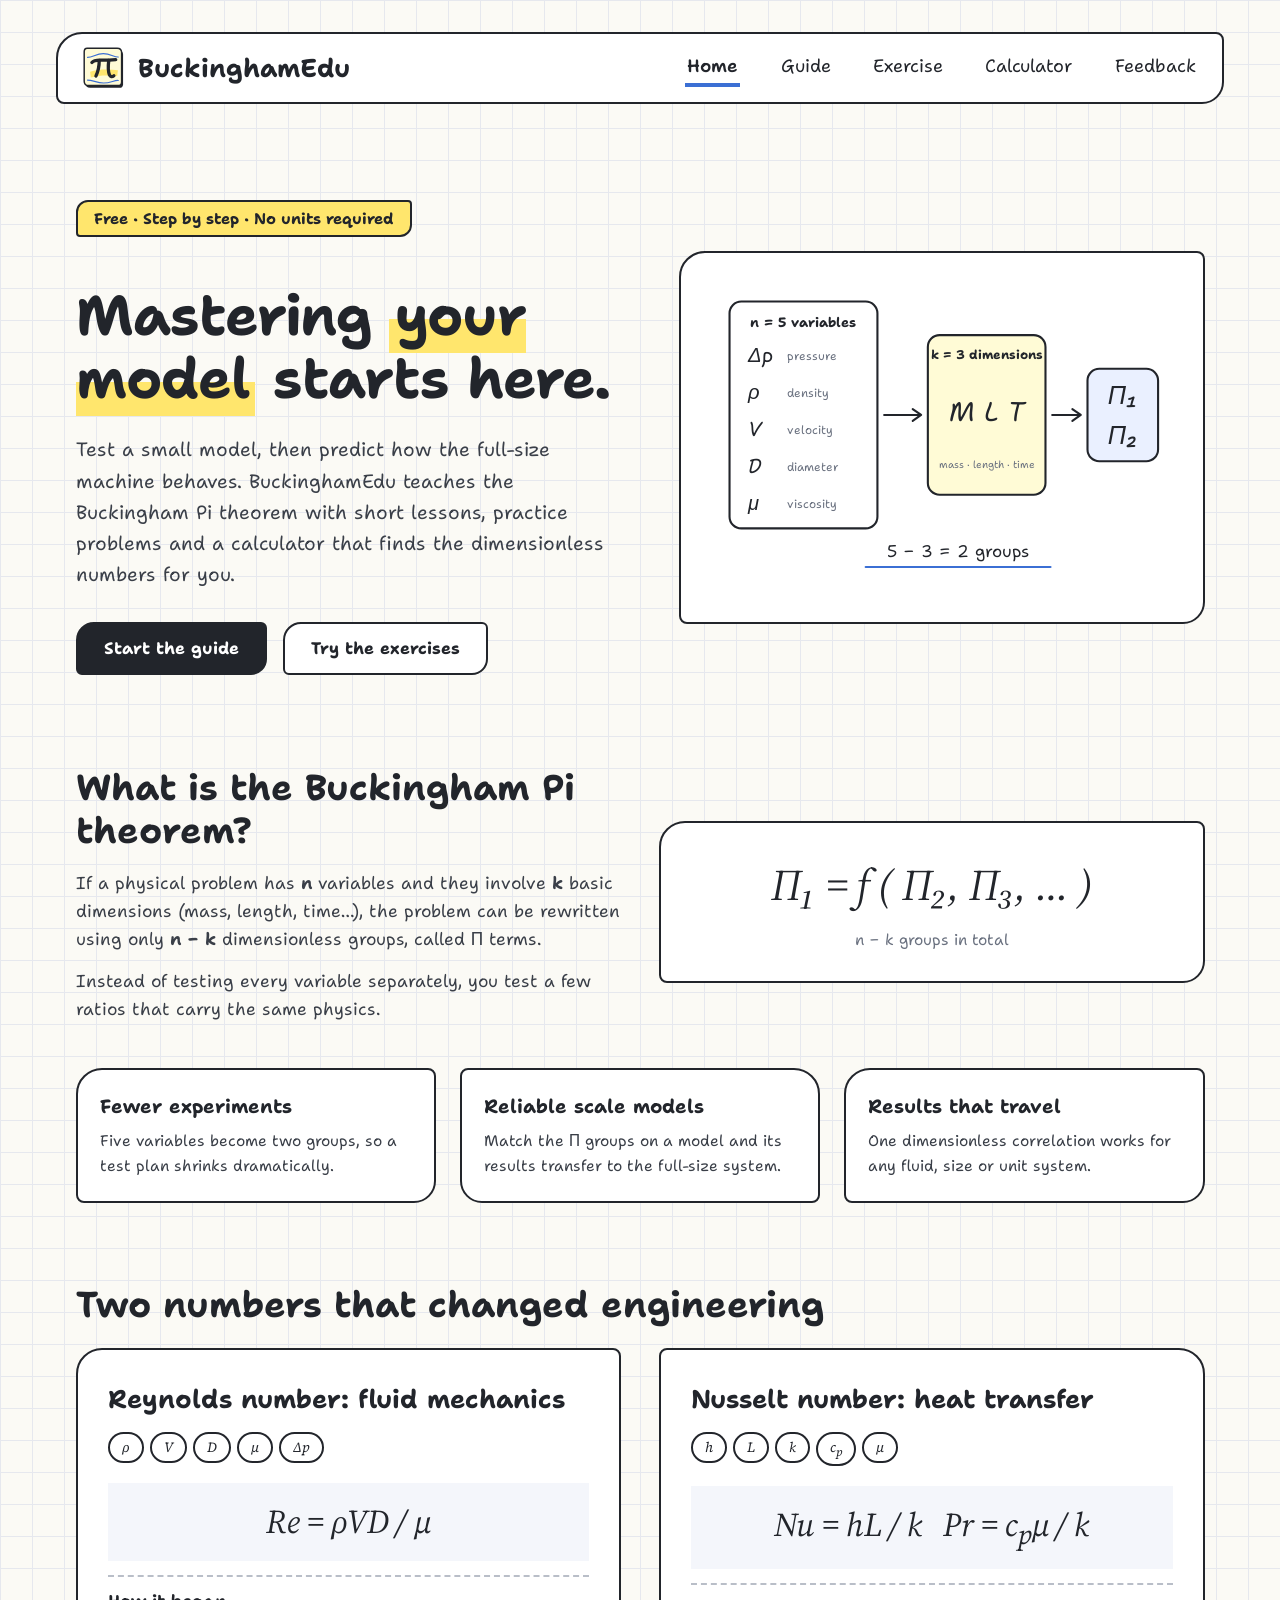
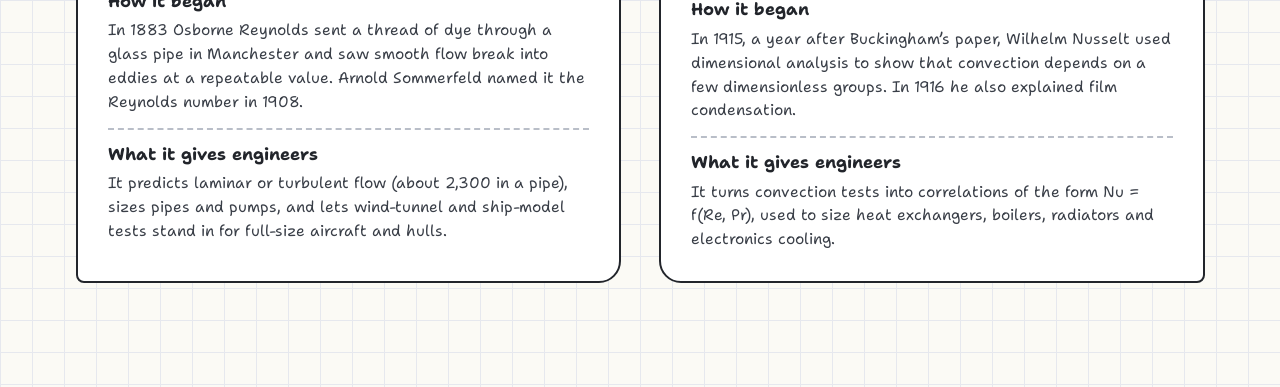
==== commit 24c4b765: "Rename the app to BuckinghamEdu, show the guide illustration first on phones, add search-engine basi" ====
--- a/index.html
+++ b/index.html
@@ -1,8 +1,23 @@
 <!DOCTYPE html>
 <html lang="en"><head>
 <meta charset="utf-8"><meta name="viewport" content="width=device-width,initial-scale=1">
-<title>Pi Lab · Learn the Buckingham Pi theorem</title>
+<title>BuckinghamEdu · Learn the Buckingham Pi theorem</title>
+<meta name="description" content="BuckinghamEdu teaches the Buckingham Pi theorem step by step: worked examples, interactive exercises, and a calculator that finds dimensionless groups such as the Reynolds and Nusselt numbers.">
+<meta name="theme-color" content="#fffbd6">
+<!-- search engines and link previews; the server writes the site's address in place of __SITE__ -->
+<link rel="canonical" href="__SITE__/">
+<meta property="og:type" content="website"><meta property="og:site_name" content="BuckinghamEdu">
+<meta property="og:title" content="BuckinghamEdu · Learn the Buckingham Pi theorem">
+<meta property="og:description" content="Step-by-step lessons, exercises and a dimensionless-group calculator for the Buckingham Pi theorem.">
+<meta property="og:url" content="__SITE__/"><meta property="og:image" content="__SITE__/img/logo-512.png">
+<script type="application/ld+json">{"@context":"https://schema.org","@graph":[
+  {"@type":"WebSite","name":"BuckinghamEdu","url":"__SITE__/"},
+  {"@type":"Organization","name":"BuckinghamEdu","url":"__SITE__/","logo":"__SITE__/img/logo-512.png"}]}</script>
+<!-- icons: Google shows the 48 px multiple-of-48 PNG next to search results -->
+<link rel="icon" href="img/favicon-48.png" sizes="48x48" type="image/png">
+<link rel="icon" href="img/favicon-192.png" sizes="192x192" type="image/png">
 <link rel="icon" href="img/logo.svg" type="image/svg+xml">
+<link rel="apple-touch-icon" href="img/apple-touch-icon.png">
 <link rel="preconnect" href="https://fonts.googleapis.com"><link rel="preconnect" href="https://fonts.gstatic.com" crossorigin>
 <link href="https://fonts.googleapis.com/css2?family=Shantell+Sans:wght@400;600;700&family=Source+Serif+4:ital,wght@1,400;1,700&display=swap" rel="stylesheet">
 <link rel="stylesheet" href="css/tokens.css"><link rel="stylesheet" href="css/components.css"><link rel="stylesheet" href="css/home.css">
--- a/css/components.css
+++ b/css/components.css
@@ -26,16 +26,8 @@
 .nav__links a{padding:4px 2px;border-bottom:4px solid transparent}
 .nav__links a.on{border-bottom-color:var(--blue);font-weight:600}
 .nav__burger{display:none;width:44px;height:44px;border:2.5px solid var(--ink);border-radius:10px 4px 10px 4px;background:#fff;font-size:22px}
-/* signed-in user (backend/accounts) */
-.nav__user{display:flex;align-items:center;gap:10px;min-width:0}
-.nav__av{width:34px;height:34px;flex:none;display:grid;place-items:center;font-weight:700;background:var(--ice);border:2px solid var(--ink);border-radius:50%}
-.nav__em{max-width:200px;overflow:hidden;text-overflow:ellipsis;white-space:nowrap;font-size:14px;color:var(--mute)}
-.nav__acct{display:none}
-.nav__err{margin-top:10px}
-@media (max-width:1100px){.nav__em{display:none}}
 @media (max-width:760px){
-  .nav{padding:10px 14px}.nav__signin,.nav__user{display:none}.nav__burger{display:block}
-  .nav__acct{display:block;width:100%;text-align:left;padding:12px 14px;font:inherit;font-weight:700;color:var(--blue);background:none;border:0;overflow:hidden;text-overflow:ellipsis;white-space:nowrap}
+  .nav{padding:10px 14px}.nav__burger{display:block}
   .nav__links{display:none;position:absolute;left:-2px;right:-2px;top:100%;margin-top:8px;flex-direction:column;gap:0;background:#fff;border:2.5px solid var(--ink);border-radius:14px 6px 14px 6px;z-index:20;padding:6px}
   .nav__links.open{display:flex}.nav__links a{padding:12px 14px;border-bottom:2px dashed var(--dash)}.nav__links a:last-child{border:0}
   .nav__links a.on{border-bottom-color:var(--dash);background:var(--hi)}
--- a/css/guide.css
+++ b/css/guide.css
@@ -6,6 +6,13 @@
 .fig{padding:12px;position:relative;display:flex;flex-direction:column;justify-content:center}
 .fig svg{display:block;width:100%;height:auto}
 .fig .cap{font-size:14px;color:var(--blue);padding:4px 10px}
+.cap__ar::before{content:"← "}
+/* phones and narrow tablets: one column, with the problem's illustration above the statement */
+@media (max-width:900px){
+  .prob{grid-template-columns:1fr}
+  .prob .fig{order:-1}
+  .cap__ar::before{content:"↓ "}
+}
 .steps{display:flex;flex-direction:column;gap:26px}
 .step{display:grid;grid-template-columns:110px minmax(0,1fr);gap:clamp(14px,2vw,26px);padding:clamp(18px,2.4vw,30px) clamp(16px,2.4vw,32px);align-items:start}
 .step:nth-child(even){border-radius:var(--r2)}
--- a/css/calculator.css
+++ b/css/calculator.css
@@ -13,6 +13,28 @@
 .lbl{font-weight:700;font-size:14px;letter-spacing:.04em;text-transform:uppercase;color:var(--mute);margin-top:6px}
 .think{display:flex;gap:8px;padding:10px}.think i{width:12px;height:12px;border-radius:50%;background:var(--ink);animation:bl 1s infinite}.think i:nth-child(2){animation-delay:.15s}.think i:nth-child(3){animation-delay:.3s}
 @keyframes bl{50%{opacity:.2;transform:translateY(-4px)}}
+/* AI variable extractor card (top, full width) */
+.cp--ex{grid-column:1 / -1;background:var(--ice)}
+.ai-tag{display:inline-block;vertical-align:4px;font-size:12px;font-weight:700;letter-spacing:.06em;padding:1px 8px;border:2px solid var(--ink);border-radius:10px;background:var(--hi)}
+.ex{display:grid;gap:clamp(14px,2vw,24px);align-items:start}
+@media (min-width:900px){.ex{grid-template-columns:minmax(0,1.15fr) minmax(0,1fr)}}
+.ex__in{display:flex;flex-direction:column;gap:10px;min-width:0}
+.ex .ta{background:#fff}
+.linkb{align-self:flex-start;background:none;border:0;color:var(--blue);text-decoration:underline;text-decoration-style:dashed;font:inherit;font-size:15px;padding:2px 0;cursor:pointer}
+.or{display:flex;align-items:center;gap:10px;color:var(--mute);font-size:14px}.or:before,.or:after{content:"";flex:1;border-top:2px dashed var(--dash)}
+.drop{display:flex;flex-direction:column;align-items:center;gap:4px;text-align:center;padding:16px 12px;border:2.5px dashed var(--ink);border-radius:var(--r3);background:#fff;cursor:pointer;overflow:hidden}
+.drop:hover,.drop.over{background:var(--cream)}.drop:focus-within{outline:3px solid var(--blue)}
+.drop__ic{font-size:28px;line-height:1}.drop b{word-break:break-all}
+.drop img{max-height:170px;max-width:100%;margin-top:8px;border:2px solid var(--ink);border-radius:6px;object-fit:contain;background:#fff}.drop img[hidden]{display:none}
+.drop.has .drop__ic{display:none}
+.ex__out{display:flex;flex-direction:column;gap:10px;min-width:0}.ex__out:empty{display:none}
+.found{list-style:none;display:flex;flex-direction:column;gap:8px}
+.found li{padding:8px 10px;background:#fff}.found li.off{opacity:.55;background:var(--pale)}
+.found label{display:flex;align-items:center;gap:10px;flex-wrap:wrap;cursor:pointer}
+.fv{flex:1;display:flex;flex-wrap:wrap;gap:2px 8px;align-items:baseline;min-width:140px;font-size:15px}.fv b{font-size:19px}
+.fv__why{font-size:13.5px;line-height:1.4;color:var(--mute);margin:4px 0 0 32px}
+.role{font-size:12px;padding:1px 9px;border:1.5px solid var(--ink);border-radius:12px;background:#fff}.role--dependent{background:var(--hi)}
+.ex__warn{font-size:13.5px;color:var(--mute)}
 .c-rp{display:flex;align-items:center;gap:10px;cursor:pointer}
 input[type=checkbox]{position:absolute;opacity:0;width:1px;height:1px}
 .cb{width:22px;height:22px;flex:none;border:2.5px solid var(--ink);border-radius:6px 2px 6px 2px;background:#fff;display:grid;place-items:center}
--- a/css/feedback.css
+++ b/css/feedback.css
@@ -1,51 +1,12 @@
 /* Feedback page (js/templates/feedback.js) */
-.fb{max-width:980px}
 .fb__lead{margin-top:10px;max-width:62ch}
-.fb__privacy{margin-top:8px;max-width:70ch}
-#fb-body{margin-top:22px}
-.fb__form{display:flex;flex-direction:column;gap:clamp(16px,2vw,24px)}
-.fb__bar{position:sticky;top:8px;z-index:5;display:flex;align-items:center;gap:12px;padding:8px 14px;background:var(--paper)}
-.fb__track{flex:1;height:12px;border:2px solid var(--ink);border-radius:8px;background:#fff;overflow:hidden}
-.fb__track i{display:block;height:100%;width:0;background:var(--hi);transition:width .25s}
-.fb__bar .note{white-space:nowrap;color:var(--ink);font-size:14px}
-.fb__sec{padding:clamp(16px,2.2vw,28px);display:flex;flex-direction:column;gap:6px}
-.fb__intro{font-size:clamp(15px,1.2vw,17px);color:var(--mute);margin-bottom:4px}
-.fb__q{border:0;padding:14px 0 12px;margin:0;border-top:2px dashed var(--dash);min-width:0}
-.fb__sec .fb__q:first-of-type{border-top:0}
-.fb__q-t{display:block;font-weight:700;font-size:clamp(15.5px,1.25vw,17.5px);line-height:1.45;margin-bottom:8px;padding:0}
-.fb__req{font-weight:400;font-size:12px;color:var(--mute);border:1.5px solid var(--dash);border-radius:10px;padding:0 7px;margin-left:4px;vertical-align:2px}
-.fb__q.bad{background:var(--badbg);border-radius:10px;padding-left:10px;padding-right:10px;outline:2.5px solid var(--bad)}
-.fb__opts{display:flex;flex-wrap:wrap;gap:8px}
-.fb__opts--list{flex-direction:column;align-items:flex-start}
-.fb__o{position:relative;display:flex;align-items:center;gap:8px;cursor:pointer;font-size:15px}
-.fb__o input[type=radio]{position:absolute;opacity:0;width:1px;height:1px}
-.fb__o input[type=radio]+span{display:inline-flex;align-items:center;justify-content:center;min-height:40px;padding:6px 14px;border:2px solid var(--ink);border-radius:12px 4px 12px 4px;background:#fff;line-height:1.25;text-align:center}
-.fb__o input[type=radio]:hover+span{background:var(--cream)}
-.fb__o input[type=radio]:checked+span{background:var(--hi);font-weight:700;box-shadow:0 2px 0 var(--ink)}
-.fb__o input:focus-visible+span{outline:3px solid var(--blue);outline-offset:2px}
-.fb__opts--scale{display:grid;grid-template-columns:repeat(5,minmax(0,1fr))}
-.fb__opts--scale .fb__o input+span{width:100%;font-size:14px}
-.fb__opts--star .fb__o input+span{flex-direction:column;gap:2px}
-.fb__opts--ten{display:grid;grid-template-columns:repeat(11,minmax(0,1fr));gap:6px}
-.fb__opts--ten .fb__o input+span{width:100%;padding:6px 0;font-weight:700}
-.fb__ends{display:flex;justify-content:space-between;gap:10px;margin-top:6px;font-size:13px;color:var(--mute)}
-.fb__other{margin-top:10px;max-width:420px}.fb__other[hidden]{display:none}
-.fb__q .inp{max-width:560px}.fb__q .ta{max-width:none;min-height:90px;background:#fff}
-.fb__send{display:flex;flex-direction:column;align-items:flex-start;gap:10px}
-.fb__send .btn{min-width:220px}
-.fb__done{padding:clamp(22px,3vw,40px);display:flex;flex-direction:column;align-items:flex-start;gap:12px;background:var(--cream)}
-.fb__tick{width:56px;height:56px;display:grid;place-items:center;font-size:30px;font-weight:700;background:var(--hi);border:2.5px solid var(--ink);border-radius:50%}
-/* sign in first (backend/accounts) */
-.fb__gate{padding:clamp(22px,3vw,40px);display:flex;flex-direction:column;align-items:flex-start;gap:12px;background:var(--pale);max-width:720px}
-.fb__lock{font-size:34px;line-height:1}
-.fb__g{gap:12px}
-.fb__gi{width:28px;height:28px;display:grid;place-items:center;border-radius:50%;background:#fff;color:#4285f4;font-weight:700;font-family:Arial,sans-serif;font-size:18px}
-.fb__who{font-size:15px;color:var(--mute)}.fb__who b{color:var(--ink);overflow-wrap:anywhere}
-.linkb{background:none;border:0;color:var(--blue);text-decoration:underline;text-decoration-style:dashed;font:inherit;padding:0;cursor:pointer}
-@media (max-width:640px){
-  .fb__opts--scale{grid-template-columns:1fr;gap:6px}
-  .fb__opts--scale .fb__o input+span{justify-content:flex-start;text-align:left;min-height:38px}
-  .fb__opts--star .fb__o input+span{flex-direction:row;gap:8px}
-  .fb__opts--ten{grid-template-columns:repeat(6,minmax(0,1fr))}
-  .fb__bar{top:4px}
-}
+.fb__grid{display:grid;gap:clamp(16px,2vw,28px);margin-top:26px;align-items:start}
+@media (min-width:900px){.fb__grid{grid-template-columns:minmax(0,1.4fr) minmax(300px,1fr)}}
+.fb__why,.fb__go{padding:clamp(18px,2.4vw,32px);display:flex;flex-direction:column;gap:12px}
+.fb__why h2,.fb__go h2{font-size:clamp(22px,2.2vw,30px)}
+.fb__go{background:var(--cream)}
+.fb__list{list-style:none;display:flex;flex-direction:column;gap:10px}
+.fb__list li{display:flex;align-items:flex-start;gap:12px;font-size:clamp(15.5px,1.3vw,18px);line-height:1.45;color:var(--body)}
+.fb__ic{width:34px;height:34px;flex:none;display:grid;place-items:center;font-size:17px;background:#fff;border:2px solid var(--ink);border-radius:50%}
+.fb__btn{align-self:flex-start;margin-top:6px}
+.fb__thanks{font-weight:700;color:var(--ink);font-size:clamp(15px,1.25vw,17px)}
